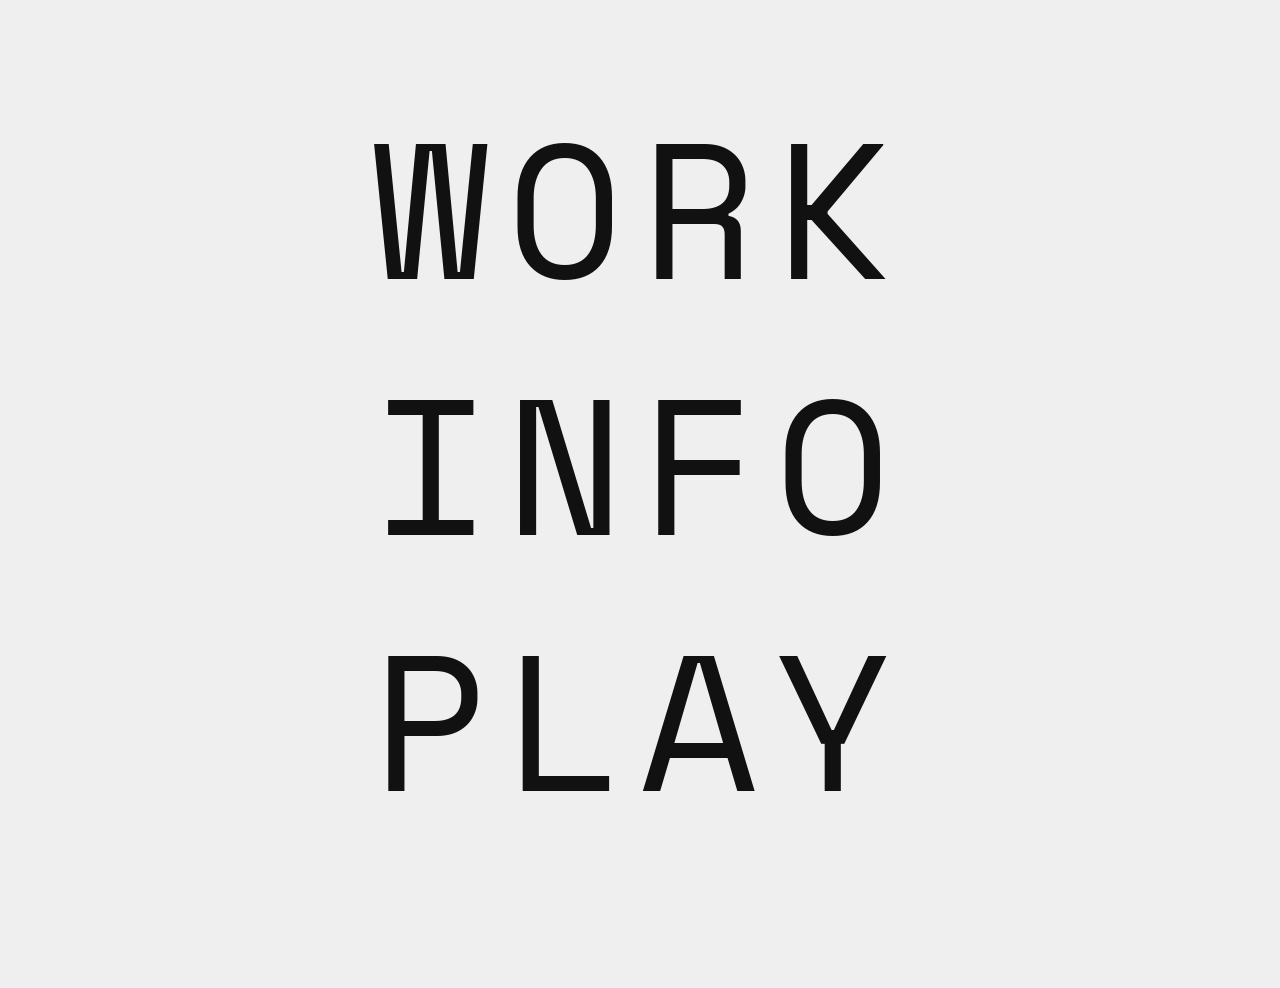
==== index.html @ 0dbb439d "Initial commit" ====
<!DOCTYPE html>
<html lang="en">

<head>
    <meta charset="UTF-8">
    <meta name="viewport" content="width=device-width, initial-scale=1.0">
    <title>Koushik Raju</title>

    <link rel="preconnect" href="https://fonts.googleapis.com">
    <link rel="preconnect" href="https://fonts.gstatic.com" crossorigin>

    <link href="https://fonts.googleapis.com/css2?family=Roboto:wght@300;400&family=Space+Mono:wght@400;700&display=swap" rel="stylesheet">

    <link href="https://fonts.googleapis.com/css2?family=SpaceMono:wght@700&display=swap" rel="stylesheet">

    <link rel="stylesheet" href="style.css">
</head>

<body>

    <div class="container">

        <main class="home-landing">

            <a href="work.html" class="landing-link">
                WORK
            </a>

            <a href="info.html" class="landing-link">
                INFO
            </a>

            <a href="play.html" class="landing-link">
                PLAY
            </a>

        </main>

    </div>

</body>

</html>
---- style.css ----
/* ========================================
   RESET
======================================== */

* {
    margin: 0;
    padding: 0;
    box-sizing: border-box;
}

/* ========================================
   PAGE
======================================== */

body {
    background: var(--color-bg);
    color: var(--color-text);

    font-family: var(--font-main);
    font-size: var(--fs-body);
    font-weight: var(--fw-body);

    padding-bottom: 4rem;
}

/* ========================================
   CONTAINER
======================================== */

.container {
    padding: var(--space-sm);
}

/* ========================================
   HEADER
======================================== */

header {
    display: grid;
    grid-template-columns: repeat(4, 1fr);
    gap: var(--space-sm);

    height: 3rem;

    align-items: center;
}

/* ========================================
   IDENTITY
======================================== */

.identity {
    height: 3rem;

    display: flex;
    flex-direction: column;
    justify-content: center;

    text-decoration: none;
    color: var(--color-text);

    text-align: left;
    width: auto;
    justify-self: start;

    transition: color 0.2s ease;
}

.identity h1 {
    font-size: var(--fs-name);
    line-height: 0.5;
    font-weight: var(--fw-name);
}

.identity p {
    margin-top: var(--space-sm);

    font-size: var(--fs-role);
    line-height: 0.5;
    font-weight: var(--fw-role);
    color: var(--color-text);
}

/* ========================================
   NAVIGATION
======================================== */

header > a {
    position: relative;

    width: 100%;

    text-align: center;
    text-decoration: none;

    color: var(--color-text);

    font-size: var(--fs-nav);
    line-height: 1;
    font-weight: var(--fw-nav);

    transition: color 0.2s ease;
}

header > a::after {
    content: "";

    position: absolute;

    left: 50%;
    bottom: -0.3rem;

    width: 0;
    height: 1px;

    background: var(--color-blue);

    transform: translateX(-50%);

    transition: width 0.2s ease;
}

header > a:hover,
header > a.active-page {
    color: var(--color-blue);
}

header > a:hover::after,
header > a.active-page::after {
    width: 2rem;
}

/* ========================================
   DIVIDERS + VIEW SWITCH
======================================== */

.divider-group {
    margin-top: var(--space-sm);

    height: 1.5rem;

    display: grid;
    grid-template-rows: 1px 1fr 1px;
}

.divider {
    width: 100%;
    height: 1px;

    background: var(--color-text);
}

.view-switch {
    display: flex;
    align-items: center;
    justify-content: flex-start;

    gap: 0.25rem;
}

.view-btn {
    background: none;
    border: none;

    padding: 0;

    font-family: var(--font-main);
    font-size: var(--fs-view-switch);
    font-weight: var(--fw-view-switch);
    color: var(--color-muted);

    cursor: pointer;
}

.view-btn.active {
    color: var(--color-text);
}

.switch-divider {
    font-size: var(--fs-view-switch);
    color: var(--color-muted);
}

/* ========================================
   WORK PAGE / PROJECTS GRID
======================================== */

.projects-grid {
    display: grid;
    grid-template-columns: repeat(4, 1fr);
    gap: var(--space-sm);

    margin-top: var(--space-sm);
}

.project-card {
    display: flex;
    flex-direction: column;

    cursor: pointer;

    text-decoration: none;
    color: inherit;
}

.project-thumbnail {
    aspect-ratio: 1 / 1;

    overflow: hidden;

    border: none;
}

.project-thumbnail img {
    width: 100%;
    height: 100%;

    object-fit: cover;
    object-position: center;

    display: block;
}

.project-info {
    margin-top: var(--space-sm);
}

.project-info h2 {
    font-size: var(--fs-project-title);
    line-height: 1;
    font-weight: var(--fw-project-title);
    transition: color 0.2s ease;
}

.project-info p {
    margin-top: 0.15rem;

    font-size: var(--fs-project-category);
    line-height: 1;
    font-weight: var(--fw-project-category);
    color: var(--color-muted);
}

.project-card:hover .project-info h2 {
    color: var(--color-blue);
}

/* ========================================
   WORK PAGE / PROJECTS LIST
======================================== */

.projects-list {
    display: none;

    margin-top: var(--space-sm);
}

.list-project {
    margin-bottom: var(--space-sm);

    font-size: var(--fs-list);
    line-height: 0.9;
    font-weight: var(--fw-list);
    color: var(--color-text);

    cursor: pointer;

    transition: color 0.2s ease;
}

.list-project:hover {
    color: var(--color-blue);
}

/* ========================================
   PROJECT PAGE / HERO
======================================== */

.project-hero {
    display: grid;
    grid-template-columns: repeat(4, 1fr);
    gap: var(--space-sm);

    margin-top: var(--space-sm);

    align-items: stretch;
}

.project-meta {
    grid-column: span 1;

    display: flex;
    flex-direction: column;

    height: 100%;
}

.project-hero-image {
    grid-column: span 3;
}

.project-hero-image img {
    width: 100%;
    display: block;
}

.project-name {
    flex: 1;
}

.project-role {
    flex: 1;

    display: flex;
    flex-direction: column;
    justify-content: center;
}

.project-tools {
    flex: 1;

    display: flex;
    flex-direction: column;
    justify-content: flex-end;
}

.project-meta h1 {
    font-size: var(--fs-project-page-title);
    font-weight: var(--fw-project-page-title);
    line-height: 1;
}

.project-description {
    margin-top: var(--space-sm);

    font-size: var(--fs-project-description);
    line-height: 1.3;
    font-weight: var(--fw-project-description);

    color: var(--color-muted);
}

.detail-label {
    font-size: var(--fs-detail);
    line-height: 1;
    font-weight: var(--fw-detail);

    color: var(--color-text);
}

.detail-value {
    margin-top: 0.15rem;
    margin-bottom: 1rem;

    font-size: var(--fs-detail);
    line-height: 1;
    font-weight: var(--fw-detail);

    color: var(--color-muted);
}

/* ========================================
   PROJECT PAGE / VIDEO
======================================== */

.project-content {
    margin-top: var(--space-sm);
}

.project-content video {
    width: 100%;
    display: block;
}

/* ========================================
   PROJECT PAGE / STYLEFRAMES
======================================== */

.styleframes-section {
    margin-top: 1.5rem;
}

.section-title {
    margin-top: 0;
    margin-bottom: 1.5rem;

    font-size: var(--fs-section-title);
    line-height: 1;
    font-weight: 400;
}

.styleframes-grid {
    margin-top: var(--space-sm);

    display: grid;
    grid-template-columns: repeat(2, 1fr);
    gap: var(--space-sm);
}

.styleframes-grid img {
    width: 100%;
    display: block;
}

.full-width-frame {
    grid-column: 1 / -1;
}

/* ========================================
   INFO PAGE
======================================== */

.info-section {
    display: grid;
    grid-template-columns: repeat(4, 1fr);
    gap: var(--space-sm);

    margin-top: var(--space-sm);
}

.info-photo {
    grid-column: span 1;
}

.info-photo img {
    width: 100%;
    display: block;
}

.info-content {
    grid-column: span 3;
}

.info-content h2 {
    margin-bottom: 1.5rem;

    font-size: var(--fs-info-heading);
    line-height: 1;
    font-weight: var(--fw-info-heading);
}

.info-content p {
    max-width: 75rem;

    margin-bottom: 1.5rem;

    font-size: var(--fs-info-body);
    line-height: 1.3;
    font-weight: var(--fw-info-body);
}

/* ========================================
   PLAY PAGE
======================================== */

.play-grid {
    column-count: 3;
    column-gap: var(--space-sm);

    padding-top: var(--space-sm);
}

.play-grid video,
.play-grid img {
    width: 100%;

    display: block;

    margin-bottom: var(--space-sm);

    break-inside: avoid;

    vertical-align: top;

    object-fit: cover;
}

/* ========================================
   BOTTOM NAV
======================================== */

.bottom-nav {
    position: fixed;

    bottom: 0;
    left: 0;
    right: 0;

    padding: var(--space-sm);

    display: grid;
    grid-template-columns: repeat(4, 1fr);
    gap: var(--space-sm);

    align-items: center;

    background: var(--color-bg);

    border-top: 1px solid var(--color-text);

    z-index: 1000;
}

.footer-label {
    text-align: left;

    font-size: var(--fs-footer);
    line-height: 1;
    font-weight: var(--fw-footer);
}

.bottom-nav a {
    text-align: center;
    text-decoration: none;

    color: var(--color-text);

    font-size: var(--fs-footer);
    line-height: 1;
    font-weight: var(--fw-footer);

    transition: color 0.2s ease;
}

.bottom-nav a:hover {
    color: var(--color-blue);
}

/* ========================================
   HOME LANDING PAGE
======================================== */

.home-landing {
    min-height: 100vh;

    display: flex;
    flex-direction: column;

    justify-content: center;
    align-items: center;

    padding: var(--space-sm);
}

.landing-link {
    position: relative;

    text-decoration: none;

    color: var(--color-text);

    font-family: var(--font-home);
    font-size: var(--fs-home);
    line-height: 16rem;
    letter-spacing: 1rem;
    font-weight: var(--fw-home);
    transition: color 0.2s ease;
}

.landing-link:hover {
    color: var(--color-blue);
}

.landing-link::after {
    content: "";

    position: absolute;

    left: 50%;
    bottom: 0.5rem;

    width: 0;
    height: 2px;

    background: var(--color-blue);

    transform: translateX(-50%);

    transition: width 0.2s ease;
}

.landing-link:hover::after {
    width: 100%;
}

/* ========================================
   GRID DEBUG
======================================== */

.grid-debug {
    position: fixed;
    inset: 0;

    pointer-events: none;
    z-index: 9999;

    display: none;
    grid-template-columns: repeat(4, 1fr);
    grid-auto-rows: 0.75rem;

    column-gap: var(--space-sm);
    row-gap: var(--space-sm);

    padding: var(--space-sm);
}

.grid-debug div {
    background: rgba(255, 0, 0, 0.08);
}

.grid-debug-large {
    position: fixed;
    inset: 0;

    pointer-events: none;
    z-index: 9998;

    display: none;

    grid-template-columns: repeat(4, 1fr);
    grid-auto-rows: 3rem;

    column-gap: var(--space-sm);
    row-gap: var(--space-sm);

    padding: var(--space-sm);
}

.grid-debug-large div {
    background: rgba(0, 0, 0, 0.04);
}

/* ========================================
   QUICK CHANGE SETTINGS
   Change font sizes here only
======================================== */
:root {
    /* Colors */
    --color-bg: #efefef;
    --color-text: #111;
    --color-muted: #999;
    --color-blue: #0909d6;

    /* Fonts */
    --font-main: "Space Mono", monospace;
    --font-home: "Space Mono", monospace;

    /* Spacing */
    --space-sm: 0.75rem;

    /* Font Sizes */
    --fs-body: 1rem;

    --fs-name: 1rem;
    --fs-role: 0.75rem;
    --fs-nav: 1rem;

    --fs-view-switch: 0.75rem;
    --fs-project-title: 1rem;
    --fs-project-category: 0.75rem;
    --fs-list: 2rem;

    --fs-project-page-title: 1rem;
    --fs-project-description: 0.75rem;
    --fs-detail: 0.75rem;
    --fs-section-title: 3rem;

    --fs-info-heading: 1rem;
    --fs-info-body: 1rem;

    --fs-footer: 1rem;

    --fs-home: 12rem;

    /* Font Weights */
    --fw-body: 200;

    --fw-name: 200;
    --fw-role: 200;
    --fw-nav: 200;

    --fw-view-switch: 200;
    --fw-project-title: 200;
    --fw-project-category: 200;
    --fw-list: 200;

    --fw-project-page-title: 200;
    --fw-project-description: 200;
    --fw-detail: 200;
    --fw-section-title: 200;

    --fw-info-heading: 200;
    --fw-info-body: 200;

    --fw-footer: 200;

    --fw-home: 200;
}
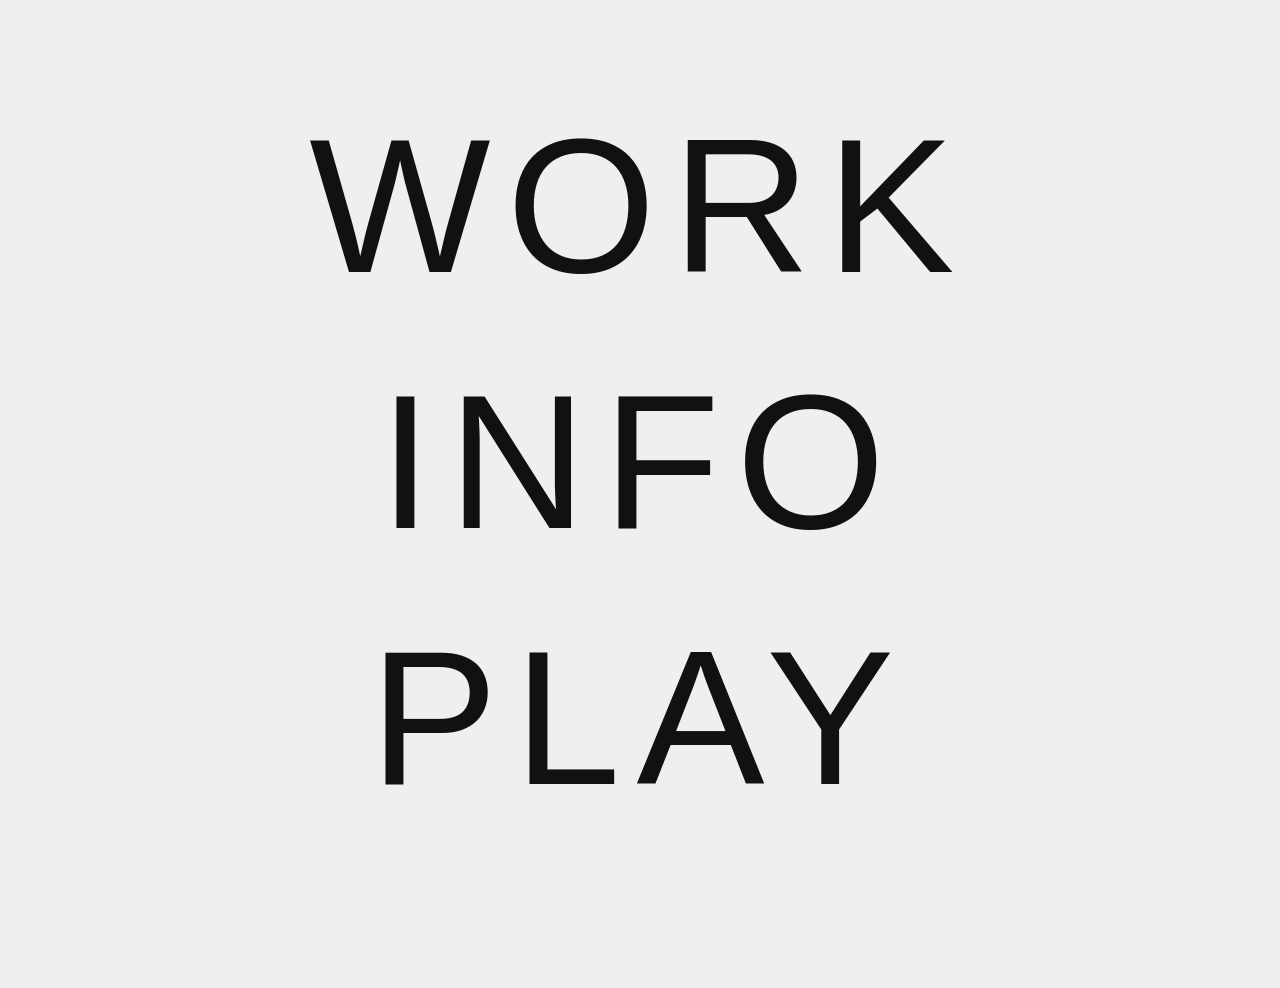
==== commit 8cf5eb48: "Improves" ====
--- a/index.html
+++ b/index.html
@@ -5,23 +5,14 @@
     <meta charset="UTF-8">
     <meta name="viewport" content="width=device-width, initial-scale=1.0">
     <title>Koushik Raju</title>
-
-    <link rel="preconnect" href="https://fonts.googleapis.com">
-    <link rel="preconnect" href="https://fonts.gstatic.com" crossorigin>
-
-    <link href="https://fonts.googleapis.com/css2?family=Roboto:wght@300;400&family=Space+Mono:wght@400;700&display=swap" rel="stylesheet">
-
-    <link href="https://fonts.googleapis.com/css2?family=SpaceMono:wght@700&display=swap" rel="stylesheet">
+    <meta name="description" content="Portfolio of Koushik Raju, a graphic and motion designer based in Hyderabad, India.">
 
     <link rel="stylesheet" href="style.css">
 </head>
 
 <body>
-
     <div class="container">
-
         <main class="home-landing">
-
             <a href="work.html" class="landing-link">
                 WORK
             </a>
@@ -33,11 +24,8 @@
             <a href="play.html" class="landing-link">
                 PLAY
             </a>
-
         </main>
-
     </div>
-
 </body>
 
-</html>+</html>
--- a/style.css
+++ b/style.css
@@ -8,6 +8,23 @@
     box-sizing: border-box;
 }
 
+html,
+body,
+a,
+button,
+input,
+textarea,
+select {
+    cursor: url("data:image/svg+xml,%3Csvg xmlns='http://www.w3.org/2000/svg' width='5' height='5' viewBox='0 0 5 5'%3E%3Crect width='5' height='5' fill='%230909d6'/%3E%3C/svg%3E") 2 2, auto;
+}
+
+button,
+input,
+textarea,
+select {
+    font: inherit;
+}
+
 /* ========================================
    PAGE
 ======================================== */
@@ -28,7 +45,7 @@
 ======================================== */
 
 .container {
-    padding: var(--space-sm);
+    padding: 12px var(--space-sm);
 }
 
 /* ========================================
@@ -40,9 +57,14 @@
     grid-template-columns: repeat(4, 1fr);
     gap: var(--space-sm);
 
-    height: 3rem;
+    min-height: 1.5rem;
 
     align-items: center;
+
+    margin: 0;
+    padding: 6px var(--space-sm);
+
+    background: var(--color-blue);
 }
 
 /* ========================================
@@ -50,14 +72,14 @@
 ======================================== */
 
 .identity {
-    height: 3rem;
+    min-height: 1.5rem;
 
     display: flex;
     flex-direction: column;
     justify-content: center;
 
     text-decoration: none;
-    color: var(--color-text);
+    color: var(--color-header-text);
 
     text-align: left;
     width: auto;
@@ -66,9 +88,18 @@
     transition: color 0.2s ease;
 }
 
+.primary-nav {
+    grid-column: span 3;
+
+    display: grid;
+    grid-template-columns: repeat(3, 1fr);
+    gap: var(--space-sm);
+    align-items: center;
+}
+
 .identity h1 {
     font-size: var(--fs-name);
-    line-height: 0.5;
+    line-height: 1;
     font-weight: var(--fw-name);
 }
 
@@ -78,14 +109,14 @@
     font-size: var(--fs-role);
     line-height: 0.5;
     font-weight: var(--fw-role);
-    color: var(--color-text);
+    color: var(--color-header-text);
 }
 
 /* ========================================
    NAVIGATION
 ======================================== */
 
-header > a {
+.primary-nav a {
     position: relative;
 
     width: 100%;
@@ -93,7 +124,7 @@
     text-align: center;
     text-decoration: none;
 
-    color: var(--color-text);
+    color: var(--color-header-text);
 
     font-size: var(--fs-nav);
     line-height: 1;
@@ -102,7 +133,7 @@
     transition: color 0.2s ease;
 }
 
-header > a::after {
+.primary-nav a::after {
     content: "";
 
     position: absolute;
@@ -113,34 +144,31 @@
     width: 0;
     height: 1px;
 
-    background: var(--color-blue);
+    background: var(--color-header-text);
 
     transform: translateX(-50%);
 
     transition: width 0.2s ease;
 }
 
-header > a:hover,
-header > a.active-page {
-    color: var(--color-blue);
-}
-
-header > a:hover::after,
-header > a.active-page::after {
+.primary-nav a:hover,
+.primary-nav a.active-page {
+    color: var(--color-header-text);
+}
+
+.primary-nav a:hover::after,
+.primary-nav a.active-page::after {
     width: 2rem;
 }
 
 /* ========================================
-   DIVIDERS + VIEW SWITCH
+   DIVIDERS
 ======================================== */
 
 .divider-group {
     margin-top: var(--space-sm);
 
-    height: 1.5rem;
-
-    display: grid;
-    grid-template-rows: 1px 1fr 1px;
+    height: 1px;
 }
 
 .divider {
@@ -148,37 +176,6 @@
     height: 1px;
 
     background: var(--color-text);
-}
-
-.view-switch {
-    display: flex;
-    align-items: center;
-    justify-content: flex-start;
-
-    gap: 0.25rem;
-}
-
-.view-btn {
-    background: none;
-    border: none;
-
-    padding: 0;
-
-    font-family: var(--font-main);
-    font-size: var(--fs-view-switch);
-    font-weight: var(--fw-view-switch);
-    color: var(--color-muted);
-
-    cursor: pointer;
-}
-
-.view-btn.active {
-    color: var(--color-text);
-}
-
-.switch-divider {
-    font-size: var(--fs-view-switch);
-    color: var(--color-muted);
 }
 
 /* ========================================
@@ -209,6 +206,7 @@
     overflow: hidden;
 
     border: none;
+    background: rgba(0, 0, 0, 0.04);
 }
 
 .project-thumbnail img {
@@ -242,33 +240,6 @@
 }
 
 .project-card:hover .project-info h2 {
-    color: var(--color-blue);
-}
-
-/* ========================================
-   WORK PAGE / PROJECTS LIST
-======================================== */
-
-.projects-list {
-    display: none;
-
-    margin-top: var(--space-sm);
-}
-
-.list-project {
-    margin-bottom: var(--space-sm);
-
-    font-size: var(--fs-list);
-    line-height: 0.9;
-    font-weight: var(--fw-list);
-    color: var(--color-text);
-
-    cursor: pointer;
-
-    transition: color 0.2s ease;
-}
-
-.list-project:hover {
     color: var(--color-blue);
 }
 
@@ -584,53 +555,6 @@
 }
 
 /* ========================================
-   GRID DEBUG
-======================================== */
-
-.grid-debug {
-    position: fixed;
-    inset: 0;
-
-    pointer-events: none;
-    z-index: 9999;
-
-    display: none;
-    grid-template-columns: repeat(4, 1fr);
-    grid-auto-rows: 0.75rem;
-
-    column-gap: var(--space-sm);
-    row-gap: var(--space-sm);
-
-    padding: var(--space-sm);
-}
-
-.grid-debug div {
-    background: rgba(255, 0, 0, 0.08);
-}
-
-.grid-debug-large {
-    position: fixed;
-    inset: 0;
-
-    pointer-events: none;
-    z-index: 9998;
-
-    display: none;
-
-    grid-template-columns: repeat(4, 1fr);
-    grid-auto-rows: 3rem;
-
-    column-gap: var(--space-sm);
-    row-gap: var(--space-sm);
-
-    padding: var(--space-sm);
-}
-
-.grid-debug-large div {
-    background: rgba(0, 0, 0, 0.04);
-}
-
-/* ========================================
    QUICK CHANGE SETTINGS
    Change font sizes here only
 ======================================== */
@@ -640,13 +564,14 @@
     --color-text: #111;
     --color-muted: #999;
     --color-blue: #0909d6;
+    --color-header-text: #fff;
 
     /* Fonts */
-    --font-main: "Space Mono", monospace;
-    --font-home: "Space Mono", monospace;
+    --font-main: "roc-grotesk", "Helvetica Neue", Arial, sans-serif;
+    --font-home: "roc-grotesk", "Helvetica Neue", Arial, sans-serif;
 
     /* Spacing */
-    --space-sm: 0.75rem;
+    --space-sm: 12px;
 
     /* Font Sizes */
     --fs-body: 1rem;
@@ -655,10 +580,8 @@
     --fs-role: 0.75rem;
     --fs-nav: 1rem;
 
-    --fs-view-switch: 0.75rem;
     --fs-project-title: 1rem;
     --fs-project-category: 0.75rem;
-    --fs-list: 2rem;
 
     --fs-project-page-title: 1rem;
     --fs-project-description: 0.75rem;
@@ -673,26 +596,106 @@
     --fs-home: 12rem;
 
     /* Font Weights */
-    --fw-body: 200;
-
-    --fw-name: 200;
-    --fw-role: 200;
-    --fw-nav: 200;
-
-    --fw-view-switch: 200;
-    --fw-project-title: 200;
-    --fw-project-category: 200;
-    --fw-list: 200;
-
-    --fw-project-page-title: 200;
-    --fw-project-description: 200;
-    --fw-detail: 200;
-    --fw-section-title: 200;
-
-    --fw-info-heading: 200;
-    --fw-info-body: 200;
-
-    --fw-footer: 200;
-
-    --fw-home: 200;
-}+    --fw-body: 400;
+
+    --fw-name: 400;
+    --fw-role: 400;
+    --fw-nav: 400;
+
+    --fw-project-title: 400;
+    --fw-project-category: 400;
+
+    --fw-project-page-title: 400;
+    --fw-project-description: 400;
+    --fw-detail: 400;
+    --fw-section-title: 400;
+
+    --fw-info-heading: 400;
+    --fw-info-body: 400;
+
+    --fw-footer: 400;
+
+    --fw-home: 400;
+}
+
+@media (max-width: 760px) {
+    body {
+        padding-bottom: 0;
+    }
+
+    header,
+    .primary-nav,
+    .divider-group,
+    .projects-grid,
+    .project-hero,
+    .info-section,
+    .bottom-nav {
+        grid-template-columns: 1fr;
+    }
+
+    header {
+        height: auto;
+    }
+
+    .identity,
+    .primary-nav {
+        grid-column: 1;
+    }
+
+    .identity {
+        width: 100%;
+    }
+
+    .primary-nav {
+        margin-top: var(--space-sm);
+    }
+
+    .divider-group {
+        height: auto;
+        gap: var(--space-sm);
+    }
+
+    .project-hero-image,
+    .project-meta,
+    .info-photo,
+    .info-content {
+        grid-column: 1;
+    }
+
+    .project-role,
+    .project-tools {
+        justify-content: flex-start;
+        margin-top: var(--space-sm);
+    }
+
+    .play-grid {
+        column-count: 1;
+    }
+
+    .bottom-nav {
+        position: static;
+        margin-top: 3rem;
+    }
+
+    .landing-link {
+        font-size: 5rem;
+        line-height: 1.1;
+        letter-spacing: 0.35rem;
+    }
+}
+
+@media (min-width: 761px) and (max-width: 1100px) {
+    .projects-grid {
+        grid-template-columns: repeat(2, 1fr);
+    }
+
+    .play-grid {
+        column-count: 2;
+    }
+
+    .landing-link {
+        font-size: 8rem;
+        line-height: 1.2;
+        letter-spacing: 0.6rem;
+    }
+}
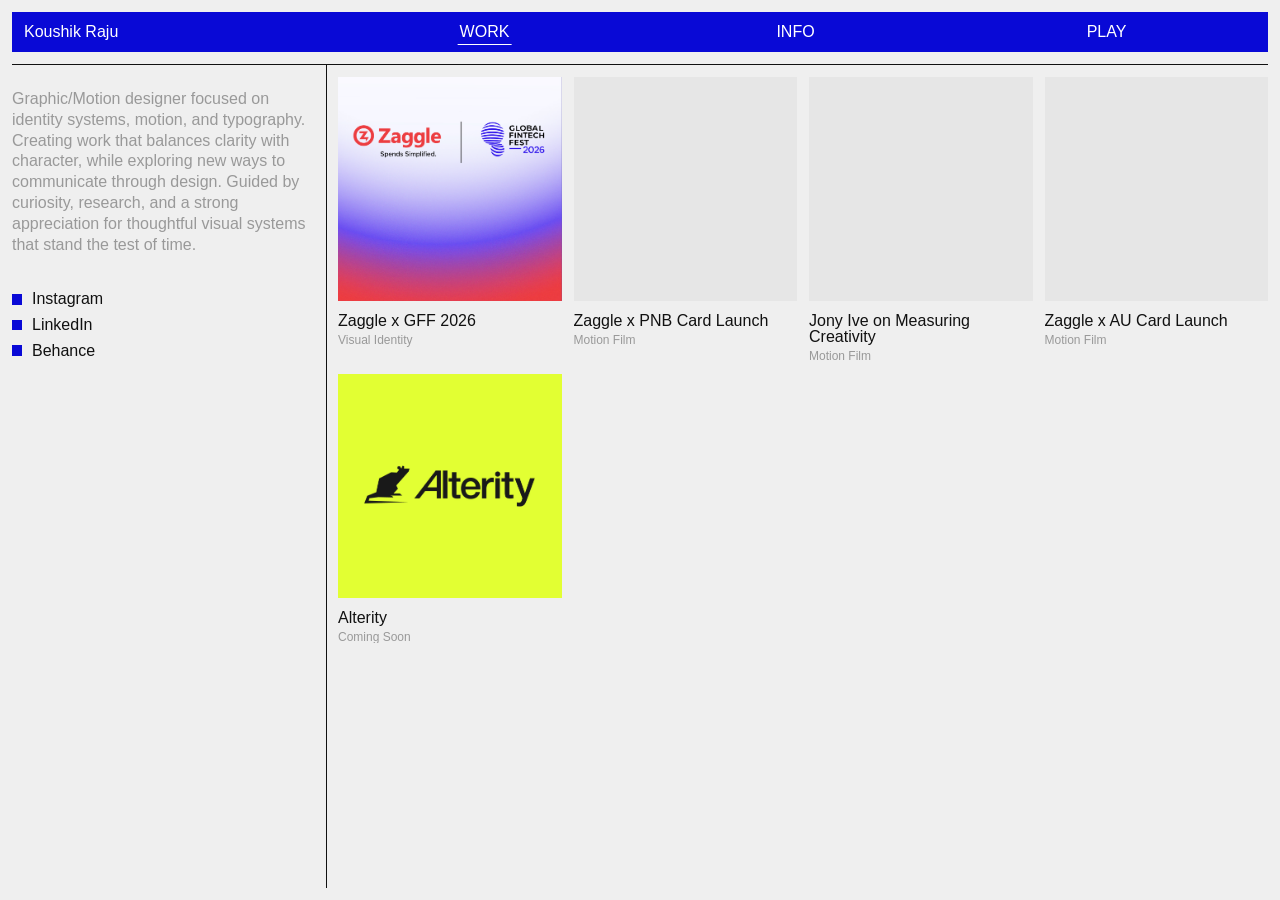
==== commit 8225e7c5: "Update portfolio layout and project content" ====
--- a/index.html
+++ b/index.html
@@ -4,28 +4,105 @@
 <head>
     <meta charset="UTF-8">
     <meta name="viewport" content="width=device-width, initial-scale=1.0">
-    <title>Koushik Raju</title>
-    <meta name="description" content="Portfolio of Koushik Raju, a graphic and motion designer based in Hyderabad, India.">
+    <title>Koushik Raju — Work</title>
+    <meta name="description" content="Selected graphic design, identity, and motion projects by Koushik Raju.">
+    <link rel="icon" type="image/png" href="Favicon/Favicon.png">
 
     <link rel="stylesheet" href="style.css">
 </head>
 
-<body>
+<body class="fixed-layout">
     <div class="container">
-        <main class="home-landing">
-            <a href="work.html" class="landing-link">
-                WORK
+        <div class="site-top">
+        <header>
+            <a href="index.html" class="identity">
+                <h1 class="site-heading">Koushik Raju</h1>
             </a>
 
-            <a href="info.html" class="landing-link">
-                INFO
-            </a>
+            <nav class="primary-nav" aria-label="Primary navigation">
+                <a href="index.html" class="active-page" aria-current="page">WORK</a>
+                <a href="info.html">INFO</a>
+                <a href="play.html">PLAY</a>
+            </nav>
+        </header>
 
-            <a href="play.html" class="landing-link">
-                PLAY
-            </a>
+        <div class="divider-group">
+            <div class="divider"></div>
+        </div>
+        </div>
+
+        <main>
+            <section class="projects-grid">
+                <aside class="work-about">
+                    <p>Graphic/Motion designer focused on identity systems, motion, and typography. Creating work that balances clarity with character, while exploring new ways to communicate through design. Guided by curiosity, research, and a strong appreciation for thoughtful visual systems that stand the test of time.</p>
+                    <nav class="work-about-links" aria-label="Social links">
+                        <a href="https://www.instagram.com/koushik_66/" target="_blank" rel="noopener noreferrer">Instagram</a>
+                        <a href="https://www.linkedin.com/in/koushik-raju-a9a730242/?skipRedirect=true" target="_blank" rel="noopener noreferrer">LinkedIn</a>
+                        <a href="https://www.behance.net/koushikraju/projects" target="_blank" rel="noopener noreferrer">Behance</a>
+                    </nav>
+                </aside>
+
+                <div class="work-projects" aria-label="Projects">
+                    <div class="project-card">
+                        <a href="zaggle-gff.html" class="project-thumbnail project-link">
+                            <img src="Zagggle x GFF/GFF X Zaggle-01.jpg" alt="Zaggle x GFF 2026 project preview">
+                        </a>
+
+                        <div class="project-info">
+                            <h2><a href="zaggle-gff.html" class="project-title-link">Zaggle x GFF 2026</a></h2>
+                            <p>Visual Identity</p>
+                        </div>
+                    </div>
+
+                    <div class="project-card">
+                        <a href="zaggle-card-launch.html" class="project-thumbnail project-link">
+                            <iframe src="https://player.vimeo.com/video/1241625046?badge=0&amp;autopause=0&amp;autoplay=1&amp;loop=1&amp;muted=1&amp;controls=0" title="Zaggle x PNB preview" allow="autoplay; fullscreen; picture-in-picture" loading="lazy"></iframe>
+                        </a>
+
+                        <div class="project-info">
+                            <h2><a href="zaggle-card-launch.html" class="project-title-link">Zaggle x PNB Card Launch</a></h2>
+                            <p>Motion Film</p>
+                        </div>
+                    </div>
+
+                    <div class="project-card">
+                        <a href="jony-ive.html" class="project-thumbnail project-link">
+                            <iframe src="https://player.vimeo.com/video/1241690388?background=1&amp;autopause=0" title="Jony Ive preview" tabindex="-1" allow="autoplay; fullscreen; picture-in-picture" loading="lazy"></iframe>
+                        </a>
+
+                        <div class="project-info">
+                            <h2><a href="jony-ive.html" class="project-title-link">Jony Ive on Measuring Creativity</a></h2>
+                            <p>Motion Film</p>
+                        </div>
+                    </div>
+
+                    <div class="project-card">
+                        <a href="zaggle-au-card-launch.html" class="project-thumbnail project-link">
+                            <iframe src="https://player.vimeo.com/video/1241625045?badge=0&amp;autopause=0&amp;autoplay=1&amp;loop=1&amp;muted=1&amp;controls=0" title="Zaggle x AU Bank preview" allow="autoplay; fullscreen; picture-in-picture" loading="lazy"></iframe>
+                        </a>
+
+                        <div class="project-info">
+                            <h2><a href="zaggle-au-card-launch.html" class="project-title-link">Zaggle x AU Card Launch</a></h2>
+                            <p>Motion Film</p>
+                        </div>
+                    </div>
+
+                    <div class="project-card">
+                        <div class="project-thumbnail">
+                            <img src="Images/Alterity.jpg" alt="Alterity">
+                        </div>
+
+                        <div class="project-info">
+                            <h2>Alterity</h2>
+                            <p>Coming Soon</p>
+                        </div>
+                    </div>
+                </div>
+            </section>
         </main>
+
     </div>
+
 </body>
 
 </html>
--- a/style.css
+++ b/style.css
@@ -6,16 +6,6 @@
     margin: 0;
     padding: 0;
     box-sizing: border-box;
-}
-
-html,
-body,
-a,
-button,
-input,
-textarea,
-select {
-    cursor: url("data:image/svg+xml,%3Csvg xmlns='http://www.w3.org/2000/svg' width='5' height='5' viewBox='0 0 5 5'%3E%3Crect width='5' height='5' fill='%230909d6'/%3E%3C/svg%3E") 2 2, auto;
 }
 
 button,
@@ -45,12 +35,20 @@
 ======================================== */
 
 .container {
-    padding: 12px var(--space-sm);
+    padding: 0.75rem var(--space-sm);
 }
 
 /* ========================================
    HEADER
 ======================================== */
+
+.site-top {
+    position: sticky;
+    top: 0;
+    z-index: 100;
+
+    background: var(--color-bg);
+}
 
 header {
     display: grid;
@@ -62,7 +60,7 @@
     align-items: center;
 
     margin: 0;
-    padding: 6px var(--space-sm);
+    padding: 0.375rem var(--space-sm);
 
     background: var(--color-blue);
 }
@@ -99,7 +97,7 @@
 
 .identity h1 {
     font-size: var(--fs-name);
-    line-height: 1;
+    line-height: 1.75;
     font-weight: var(--fw-name);
 }
 
@@ -119,7 +117,8 @@
 .primary-nav a {
     position: relative;
 
-    width: 100%;
+    width: max-content;
+    justify-self: center;
 
     text-align: center;
     text-decoration: none;
@@ -141,14 +140,14 @@
     left: 50%;
     bottom: -0.3rem;
 
-    width: 0;
-    height: 1px;
+    width: 110%;
+    height: 0.0625rem;
 
     background: var(--color-header-text);
 
-    transform: translateX(-50%);
-
-    transition: width 0.2s ease;
+    transform: translateX(-50%) scaleX(0);
+
+    transition: transform 0.2s ease;
 }
 
 .primary-nav a:hover,
@@ -158,7 +157,7 @@
 
 .primary-nav a:hover::after,
 .primary-nav a.active-page::after {
-    width: 2rem;
+    transform: translateX(-50%) scaleX(1);
 }
 
 /* ========================================
@@ -168,12 +167,12 @@
 .divider-group {
     margin-top: var(--space-sm);
 
-    height: 1px;
+    height: 0.0625rem;
 }
 
 .divider {
     width: 100%;
-    height: 1px;
+    height: 0.0625rem;
 
     background: var(--color-text);
 }
@@ -183,24 +182,48 @@
 ======================================== */
 
 .projects-grid {
+    position: relative;
+
     display: grid;
     grid-template-columns: repeat(4, 1fr);
-    gap: var(--space-sm);
-
-    margin-top: var(--space-sm);
+    column-gap: var(--space-sm);
+    row-gap: var(--space-sm);
+    align-content: start;
+
+    margin-top: 0.75rem;
+    padding-left: calc(25% + var(--space-sm));
+    min-height: calc(100vh - 6rem);
 }
 
 .project-card {
     display: flex;
     flex-direction: column;
-
-    cursor: pointer;
-
-    text-decoration: none;
-    color: inherit;
+}
+
+/* Join the horizontal divider and carry the column split to the page bottom. */
+.projects-grid::before {
+    content: "";
+
+    position: absolute;
+    top: calc(-1 * var(--space-sm));
+    bottom: calc(-1 * (4rem + 0.75rem));
+    left: 25%;
+
+    width: 0.0625rem;
+    background: var(--color-text);
+}
+
+.work-about {
+    position: absolute;
+    top: 0;
+    left: 0;
+
+    width: calc(25% - var(--space-sm));
 }
 
 .project-thumbnail {
+    position: relative;
+    display: block;
     aspect-ratio: 1 / 1;
 
     overflow: hidden;
@@ -217,6 +240,15 @@
     object-position: center;
 
     display: block;
+}
+
+.project-thumbnail iframe {
+    position: absolute;
+    inset: 0;
+    width: 100%;
+    height: 100%;
+    border: 0;
+    pointer-events: none;
 }
 
 .project-info {
@@ -230,8 +262,14 @@
     transition: color 0.2s ease;
 }
 
+.project-title-link {
+    color: inherit;
+    text-decoration: none;
+}
+
+.work-about p,
 .project-info p {
-    margin-top: 0.15rem;
+    margin-top: 0.35rem;
 
     font-size: var(--fs-project-category);
     line-height: 1;
@@ -239,94 +277,122 @@
     color: var(--color-muted);
 }
 
-.project-card:hover .project-info h2 {
+.work-about p {
+    font-size: 1rem;
+    line-height: 1.3;
+    margin-top: var(--space-sm);
+}
+
+.work-about-links {
+    display: flex;
+    flex-direction: column;
+    gap: 0.6rem;
+
+    margin-top: calc(var(--space-sm) * 3);
+}
+
+.work-about-links a {
+    display: flex;
+    align-items: center;
+    gap: 0.6rem;
+
+    font-size: var(--fs-project-title);
+    line-height: 1;
+    font-weight: var(--fw-project-title);
+    color: var(--color-text);
+    text-decoration: none;
+
+    transition: color 0.2s ease;
+}
+
+.work-about-links a::before {
+    content: "";
+    display: block;
+    width: 0.65rem;
+    height: 0.65rem;
+    flex: 0 0 0.65rem;
+    background: var(--color-blue);
+}
+
+.work-about-links a:hover {
     color: var(--color-blue);
 }
 
+.project-title-link:hover {
+    color: var(--color-blue);
+}
+
 /* ========================================
    PROJECT PAGE / HERO
 ======================================== */
 
-.project-hero {
+.project-detail-layout {
+    position: relative;
+    display: grid;
+    grid-template-columns: calc(25% - var(--space-sm)) minmax(0, 1fr);
+    gap: calc(var(--space-sm) * 2);
+    align-items: start;
+    margin-top: var(--space-sm);
+}
+
+.project-detail-layout::before {
+    content: "";
+    position: absolute;
+    top: calc(-1 * var(--space-sm));
+    bottom: 0;
+    left: 25%;
+    width: 0.0625rem;
+    background: var(--color-text);
+}
+
+.project-detail-layout .project-headings {
+    position: sticky;
+    top: calc(4rem + var(--space-sm));
+    grid-column: 1;
+    display: flex;
+    flex-direction: column;
+    gap: 2rem;
+    max-height: calc(100vh - 8rem);
+    overflow-y: auto;
+}
+
+.project-detail-layout .project-media {
+    min-width: 0;
+    grid-column: 2;
+}
+
+.project-intro-layout {
     display: grid;
     grid-template-columns: repeat(4, 1fr);
     gap: var(--space-sm);
 
     margin-top: var(--space-sm);
-
-    align-items: stretch;
-}
-
-.project-meta {
-    grid-column: span 1;
-
+}
+
+.project-hero {
+    grid-column: 2 / span 3;
+}
+
+.project-hero-image {
+    width: 100%;
+}
+
+.project-hero-image img {
+    width: 100%;
+    display: block;
+}
+
+.project-headings {
+    grid-column: 1;
     display: flex;
     flex-direction: column;
-
-    height: 100%;
-}
-
-.project-hero-image {
-    grid-column: span 3;
-}
-
-.project-hero-image img {
-    width: 100%;
-    display: block;
-}
-
-.project-name {
-    flex: 1;
-}
-
-.project-role {
-    flex: 1;
-
-    display: flex;
-    flex-direction: column;
-    justify-content: center;
-}
-
-.project-tools {
-    flex: 1;
-
-    display: flex;
-    flex-direction: column;
-    justify-content: flex-end;
-}
-
-.project-meta h1 {
-    font-size: var(--fs-project-page-title);
-    font-weight: var(--fw-project-page-title);
-    line-height: 1;
-}
-
-.project-description {
-    margin-top: var(--space-sm);
-
-    font-size: var(--fs-project-description);
+    justify-content: space-between;
+}
+
+.project-headings h2 {
+    font-size: 1rem;
     line-height: 1.3;
-    font-weight: var(--fw-project-description);
-
-    color: var(--color-muted);
-}
-
-.detail-label {
-    font-size: var(--fs-detail);
-    line-height: 1;
-    font-weight: var(--fw-detail);
-
-    color: var(--color-text);
-}
-
-.detail-value {
-    margin-top: 0.15rem;
-    margin-bottom: 1rem;
-
-    font-size: var(--fs-detail);
-    line-height: 1;
-    font-weight: var(--fw-detail);
-
+    font-weight: var(--fw-project-title);
     color: var(--color-muted);
 }
 
@@ -338,9 +404,28 @@
     margin-top: var(--space-sm);
 }
 
+.project-media > .project-content:first-child {
+    margin-top: 0;
+}
+
 .project-content video {
     width: 100%;
     display: block;
+}
+
+.project-video-embed {
+    position: relative;
+    width: 100%;
+    aspect-ratio: 16 / 9;
+    overflow: hidden;
+}
+
+.project-video-embed iframe {
+    position: absolute;
+    inset: 0;
+    width: 100%;
+    height: 100%;
+    border: 0;
 }
 
 /* ========================================
@@ -377,97 +462,207 @@
     grid-column: 1 / -1;
 }
 
+.gff-video {
+    position: relative;
+    grid-column: 1 / -1;
+    width: 100%;
+    aspect-ratio: 5 / 1;
+}
+
+.gff-video iframe {
+    position: absolute;
+    inset: 0;
+    width: 100%;
+    height: 100%;
+    border: 0;
+    pointer-events: none;
+}
+
 /* ========================================
    INFO PAGE
 ======================================== */
 
 .info-section {
+    position: relative;
+
+    display: grid;
+    grid-template-columns: calc(25% - var(--space-sm)) 1fr;
+    column-gap: calc(var(--space-sm) * 2);
+
+    margin-top: var(--space-sm);
+    min-height: calc(100vh - 6rem);
+}
+
+/* Continue the header divider between the image and biography columns. */
+.info-section::before {
+    content: "";
+
+    position: absolute;
+    top: calc(-1 * var(--space-sm));
+    bottom: calc(-1 * (4rem + 0.75rem));
+    left: 25%;
+
+    width: 0.0625rem;
+    background: var(--color-text);
+}
+
+.info-photo {
+    grid-column: 1;
+    position: relative;
+    z-index: 1;
+}
+
+.info-photo img {
+    width: 100%;
+    display: block;
+}
+
+.info-content {
+    grid-column: 2;
+    color: var(--color-muted);
+}
+
+.info-content h2 {
+    margin-bottom: 1.5rem;
+
+    font-size: var(--fs-info-heading);
+    line-height: 1;
+    font-weight: var(--fw-info-heading);
+}
+
+.info-content p {
+    max-width: 75rem;
+
+    margin-bottom: 1.5rem;
+
+    font-size: var(--fs-info-body);
+    line-height: 1.3;
+    font-weight: var(--fw-info-body);
+}
+
+.education-section {
+    margin-top: 3rem;
+    padding: 1.5rem 0;
+
+    border-top: 0.0625rem solid var(--color-text);
+    border-bottom: 0.0625rem solid var(--color-text);
+    color: var(--color-muted);
+}
+
+.education-section h2 {
+    margin-bottom: var(--space-sm);
+}
+
+.education-section p {
+    margin-bottom: 0;
+    color: var(--color-muted);
+}
+
+/* ========================================
+   PLAY PAGE
+======================================== */
+
+.play-layout {
+    position: relative;
+}
+
+.play-about {
+    position: absolute;
+    top: var(--space-sm);
+    left: 0;
+    z-index: 1;
+
+    width: calc(25% - var(--space-sm));
+}
+
+.play-about p {
+    margin-top: var(--space-sm);
+
+    font-size: 1rem;
+    line-height: 1.3;
+    font-weight: var(--fw-project-category);
+    color: var(--color-muted);
+}
+
+.play-grid {
+    position: relative;
+
+    padding: var(--space-sm) 0 0 calc(25% + var(--space-sm));
+    min-height: calc(100vh - 6rem);
+}
+
+.play-videos {
+    column-count: 3;
+    column-gap: var(--space-sm);
+}
+
+/* Match the column divider used on the Work and Info pages. */
+.play-grid::before {
+    content: "";
+
+    position: absolute;
+    top: 0;
+    bottom: calc(-1 * (4rem + 0.75rem));
+    left: 25%;
+
+    width: 0.0625rem;
+    background: var(--color-text);
+}
+
+.play-grid video,
+.play-grid img {
+    width: 100%;
+
+    display: block;
+
+    margin-bottom: var(--space-sm);
+
+    break-inside: avoid;
+
+    vertical-align: top;
+
+    object-fit: cover;
+}
+
+.play-video {
+    position: relative;
+    width: 100%;
+    margin-bottom: var(--space-sm);
+    break-inside: avoid;
+    overflow: hidden;
+}
+
+.play-video iframe {
+    position: absolute;
+    inset: 0;
+    width: 100%;
+    height: 100%;
+    border: 0;
+    pointer-events: none;
+}
+
+/* ========================================
+   BOTTOM NAV
+======================================== */
+
+.bottom-nav {
+    position: fixed;
+
+    bottom: 0;
+    left: 0;
+    right: 0;
+
+    padding: var(--space-sm);
+
     display: grid;
     grid-template-columns: repeat(4, 1fr);
     gap: var(--space-sm);
 
-    margin-top: var(--space-sm);
-}
-
-.info-photo {
-    grid-column: span 1;
-}
-
-.info-photo img {
-    width: 100%;
-    display: block;
-}
-
-.info-content {
-    grid-column: span 3;
-}
-
-.info-content h2 {
-    margin-bottom: 1.5rem;
-
-    font-size: var(--fs-info-heading);
-    line-height: 1;
-    font-weight: var(--fw-info-heading);
-}
-
-.info-content p {
-    max-width: 75rem;
-
-    margin-bottom: 1.5rem;
-
-    font-size: var(--fs-info-body);
-    line-height: 1.3;
-    font-weight: var(--fw-info-body);
-}
-
-/* ========================================
-   PLAY PAGE
-======================================== */
-
-.play-grid {
-    column-count: 3;
-    column-gap: var(--space-sm);
-
-    padding-top: var(--space-sm);
-}
-
-.play-grid video,
-.play-grid img {
-    width: 100%;
-
-    display: block;
-
-    margin-bottom: var(--space-sm);
-
-    break-inside: avoid;
-
-    vertical-align: top;
-
-    object-fit: cover;
-}
-
-/* ========================================
-   BOTTOM NAV
-======================================== */
-
-.bottom-nav {
-    position: fixed;
-
-    bottom: 0;
-    left: 0;
-    right: 0;
-
-    padding: var(--space-sm);
-
-    display: grid;
-    grid-template-columns: repeat(4, 1fr);
-    gap: var(--space-sm);
-
     align-items: center;
 
     background: var(--color-bg);
 
-    border-top: 1px solid var(--color-text);
+    border-top: 0.0625rem solid var(--color-text);
 
     z-index: 1000;
 }
@@ -541,7 +736,7 @@
     bottom: 0.5rem;
 
     width: 0;
-    height: 2px;
+    height: 0.125rem;
 
     background: var(--color-blue);
 
@@ -571,7 +766,7 @@
     --font-home: "roc-grotesk", "Helvetica Neue", Arial, sans-serif;
 
     /* Spacing */
-    --space-sm: 12px;
+    --space-sm: 0.75rem;
 
     /* Font Sizes */
     --fs-body: 1rem;
@@ -618,7 +813,103 @@
     --fw-home: 400;
 }
 
-@media (max-width: 760px) {
+/* Keep the header and left column in place while the right column scrolls. */
+@media (min-width: 47.5625rem) {
+    .fixed-layout {
+        padding-bottom: 0;
+    }
+
+    .fixed-layout .container {
+        height: 100vh;
+        height: 100dvh;
+        display: flex;
+        flex-direction: column;
+    }
+
+    .fixed-layout .site-top {
+        flex: none;
+    }
+
+    .fixed-layout main {
+        flex: 1;
+        min-height: 0;
+        overflow: hidden;
+    }
+
+    .fixed-layout .projects-grid,
+    .fixed-layout .info-section,
+    .fixed-layout .play-layout {
+        height: calc(100% - var(--space-sm));
+        min-height: 0;
+        margin-top: var(--space-sm);
+    }
+
+    .fixed-layout .projects-grid,
+    .fixed-layout .play-layout {
+        display: grid;
+        grid-template-columns: calc(25% - var(--space-sm)) minmax(0, 1fr);
+        column-gap: calc(var(--space-sm) * 2);
+        padding-left: 0;
+    }
+
+    .fixed-layout .projects-grid::before,
+    .fixed-layout .info-section::before {
+        bottom: 0;
+        pointer-events: none;
+    }
+
+    .fixed-layout .work-about,
+    .fixed-layout .play-about {
+        position: static;
+        width: auto;
+        min-height: 0;
+        overflow-y: auto;
+    }
+
+    .fixed-layout .work-projects {
+        display: grid;
+        grid-template-columns: repeat(4, minmax(0, 1fr));
+        gap: var(--space-sm);
+        align-content: start;
+        min-width: 0;
+        min-height: 0;
+        overflow-y: auto;
+    }
+
+    .fixed-layout .info-photo {
+        min-height: 0;
+        overflow-y: auto;
+    }
+
+    .fixed-layout .info-content {
+        min-height: 0;
+        overflow-y: auto;
+    }
+
+    .fixed-layout .play-layout::before {
+        content: "";
+        position: absolute;
+        top: calc(-1 * var(--space-sm));
+        bottom: 0;
+        left: 25%;
+        width: 0.0625rem;
+        background: var(--color-text);
+        pointer-events: none;
+    }
+
+    .fixed-layout .play-grid {
+        min-height: 0;
+        height: 100%;
+        padding: var(--space-sm) 0 0;
+        overflow-y: auto;
+    }
+
+    .fixed-layout .play-grid::before {
+        display: none;
+    }
+}
+
+@media (max-width: 47.5rem) {
     body {
         padding-bottom: 0;
     }
@@ -627,7 +918,7 @@
     .primary-nav,
     .divider-group,
     .projects-grid,
-    .project-hero,
+    .project-intro-layout,
     .info-section,
     .bottom-nav {
         grid-template-columns: 1fr;
@@ -642,6 +933,33 @@
         grid-column: 1;
     }
 
+    .project-hero,
+    .project-headings {
+        grid-column: 1;
+    }
+
+    .project-detail-layout {
+        grid-template-columns: 1fr;
+    }
+
+    .project-detail-layout::before {
+        display: none;
+    }
+
+    .project-detail-layout .project-headings {
+        position: static;
+        max-height: none;
+        overflow: visible;
+    }
+
+    .project-detail-layout .project-media {
+        grid-column: 1;
+    }
+
+    .project-headings {
+        gap: 0.6rem;
+    }
+
     .identity {
         width: 100%;
     }
@@ -655,21 +973,27 @@
         gap: var(--space-sm);
     }
 
-    .project-hero-image,
-    .project-meta,
     .info-photo,
     .info-content {
         grid-column: 1;
     }
 
-    .project-role,
-    .project-tools {
-        justify-content: flex-start;
+    .play-videos {
+        column-count: 1;
+    }
+
+    .play-grid {
+        padding-left: 0;
+    }
+
+    .play-about {
+        position: static;
+        width: auto;
         margin-top: var(--space-sm);
     }
 
-    .play-grid {
-        column-count: 1;
+    .play-grid::before {
+        display: none;
     }
 
     .bottom-nav {
@@ -682,14 +1006,29 @@
         line-height: 1.1;
         letter-spacing: 0.35rem;
     }
-}
-
-@media (min-width: 761px) and (max-width: 1100px) {
+
     .projects-grid {
-        grid-template-columns: repeat(2, 1fr);
-    }
-
-    .play-grid {
+        padding-left: 0;
+        min-height: auto;
+    }
+
+    .projects-grid::before {
+        display: none;
+    }
+
+    .info-section::before {
+        display: none;
+    }
+
+    .work-about {
+        position: static;
+        width: auto;
+    }
+
+}
+
+@media (min-width: 47.5625rem) and (max-width: 68.75rem) {
+    .play-videos {
         column-count: 2;
     }
 
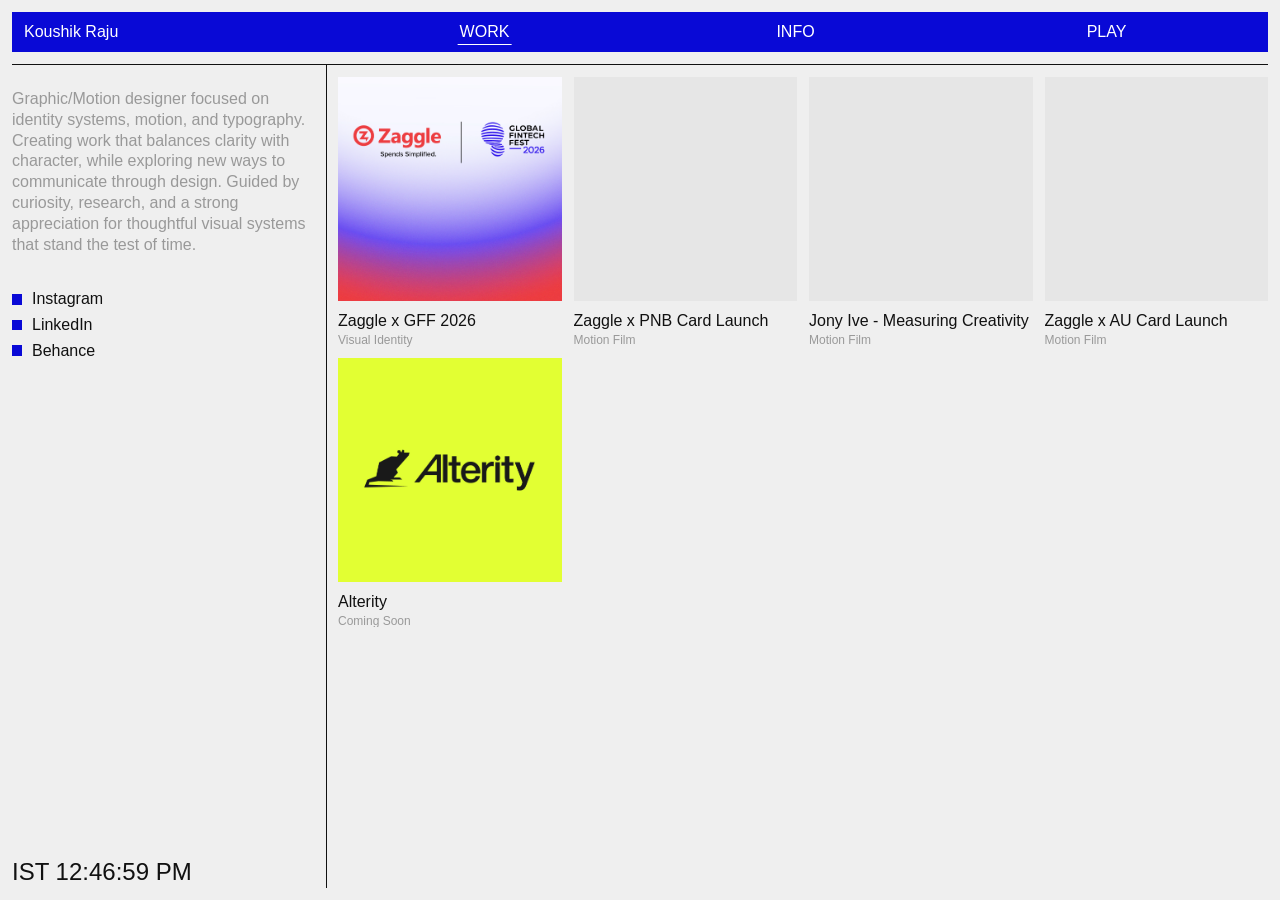
==== commit 081696d3: "Refine project credits and add India time display" ====
--- a/index.html
+++ b/index.html
@@ -9,6 +9,7 @@
     <link rel="icon" type="image/png" href="Favicon/Favicon.png">
 
     <link rel="stylesheet" href="style.css">
+    <script src="clock.js" defer></script>
 </head>
 
 <body class="fixed-layout">
@@ -71,7 +72,7 @@
                         </a>
 
                         <div class="project-info">
-                            <h2><a href="jony-ive.html" class="project-title-link">Jony Ive on Measuring Creativity</a></h2>
+                            <h2><a href="jony-ive.html" class="project-title-link">Jony Ive - Measuring Creativity</a></h2>
                             <p>Motion Film</p>
                         </div>
                     </div>
--- a/style.css
+++ b/style.css
@@ -6,6 +6,11 @@
     margin: 0;
     padding: 0;
     box-sizing: border-box;
+}
+
+::selection {
+    background: var(--color-blue);
+    color: var(--color-header-text);
 }
 
 button,
@@ -38,15 +43,38 @@
     padding: 0.75rem var(--space-sm);
 }
 
+.india-clock {
+    position: fixed;
+    left: var(--space-sm);
+    bottom: var(--space-sm);
+    z-index: 101;
+    padding: 0.25rem 0.4rem 0.25rem 0;
+    background: var(--color-bg);
+    color: var(--color-text);
+    font-size: 1.5rem;
+    line-height: 1;
+    font-variant-numeric: tabular-nums;
+}
+
 /* ========================================
    HEADER
 ======================================== */
 
 .site-top {
     position: sticky;
-    top: 0;
+    top: var(--space-sm);
     z-index: 100;
 
+    background: var(--color-bg);
+}
+
+.site-top::before {
+    content: "";
+    position: absolute;
+    bottom: 100%;
+    left: calc(-1 * var(--space-sm));
+    right: calc(-1 * var(--space-sm));
+    height: var(--space-sm);
     background: var(--color-bg);
 }
 
@@ -356,6 +384,29 @@
     overflow-y: auto;
 }
 
+.project-detail-layout .project-headings p {
+    font-size: 0.85rem;
+    line-height: 1.3;
+    color: var(--color-muted);
+}
+
+.project-detail-layout .project-headings .project-label {
+    color: var(--color-text);
+}
+
+.project-detail-layout .project-headings .project-title {
+    color: var(--color-text);
+}
+
+.project-detail-layout .project-headings a {
+    color: inherit;
+    text-decoration: none;
+}
+
+.project-detail-layout .project-headings a:hover {
+    color: var(--color-blue);
+}
+
 .project-detail-layout .project-media {
     min-width: 0;
     grid-column: 2;
@@ -396,6 +447,10 @@
     color: var(--color-muted);
 }
 
+.project-detail-layout .project-headings h2 {
+    font-size: 0.85rem;
+}
+
 /* ========================================
    PROJECT PAGE / VIDEO
 ======================================== */
@@ -443,6 +498,10 @@
     font-size: var(--fs-section-title);
     line-height: 1;
     font-weight: 400;
+}
+
+.project-detail-layout .section-title {
+    font-size: 2.55rem;
 }
 
 .styleframes-grid {
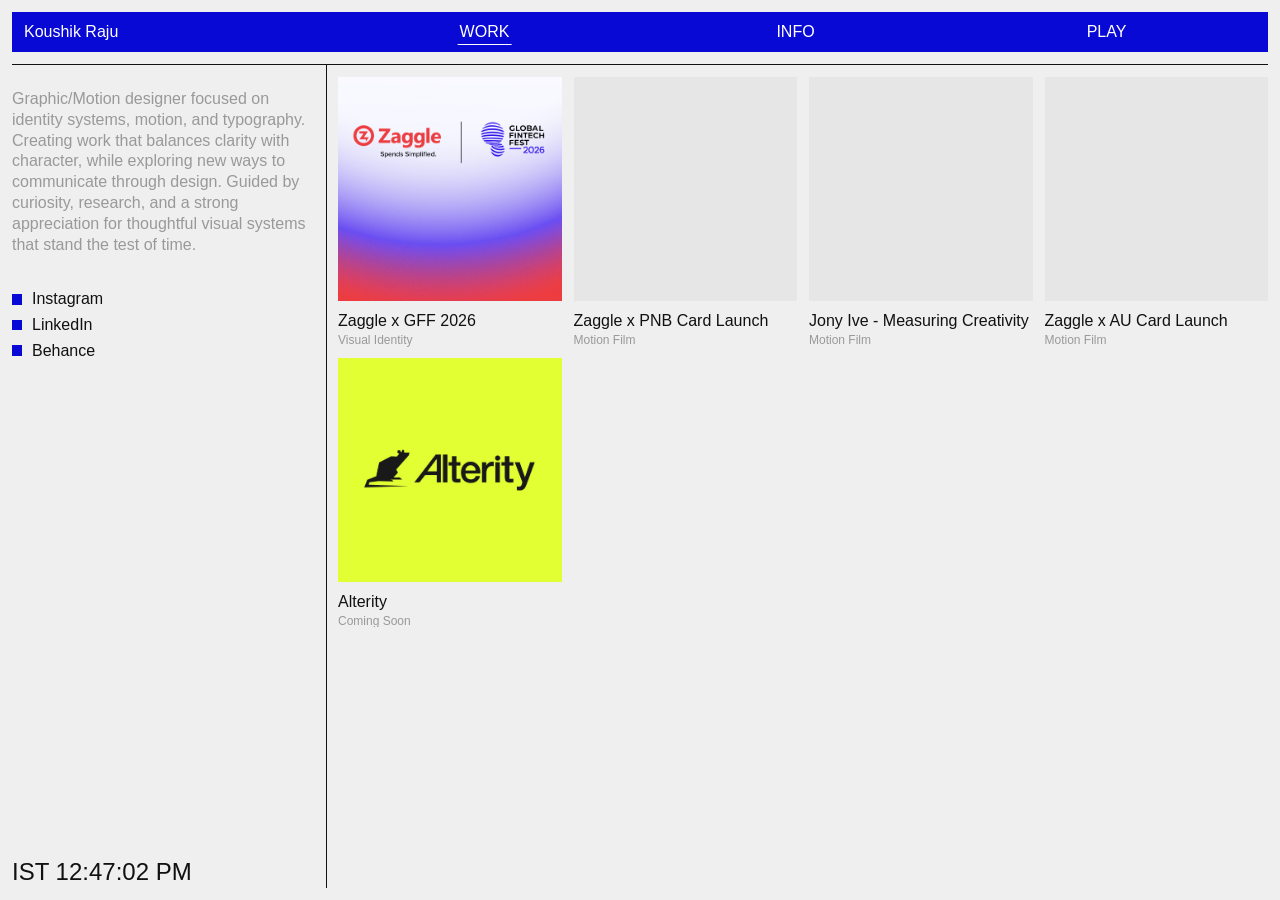
==== commit a4630add: "Update Instagram profile link" ====
--- a/index.html
+++ b/index.html
@@ -37,7 +37,7 @@
                 <aside class="work-about">
                     <p>Graphic/Motion designer focused on identity systems, motion, and typography. Creating work that balances clarity with character, while exploring new ways to communicate through design. Guided by curiosity, research, and a strong appreciation for thoughtful visual systems that stand the test of time.</p>
                     <nav class="work-about-links" aria-label="Social links">
-                        <a href="https://www.instagram.com/koushik_66/" target="_blank" rel="noopener noreferrer">Instagram</a>
+                        <a href="https://www.instagram.com/koushik.work/" target="_blank" rel="noopener noreferrer">Instagram</a>
                         <a href="https://www.linkedin.com/in/koushik-raju-a9a730242/?skipRedirect=true" target="_blank" rel="noopener noreferrer">LinkedIn</a>
                         <a href="https://www.behance.net/koushikraju/projects" target="_blank" rel="noopener noreferrer">Behance</a>
                     </nav>
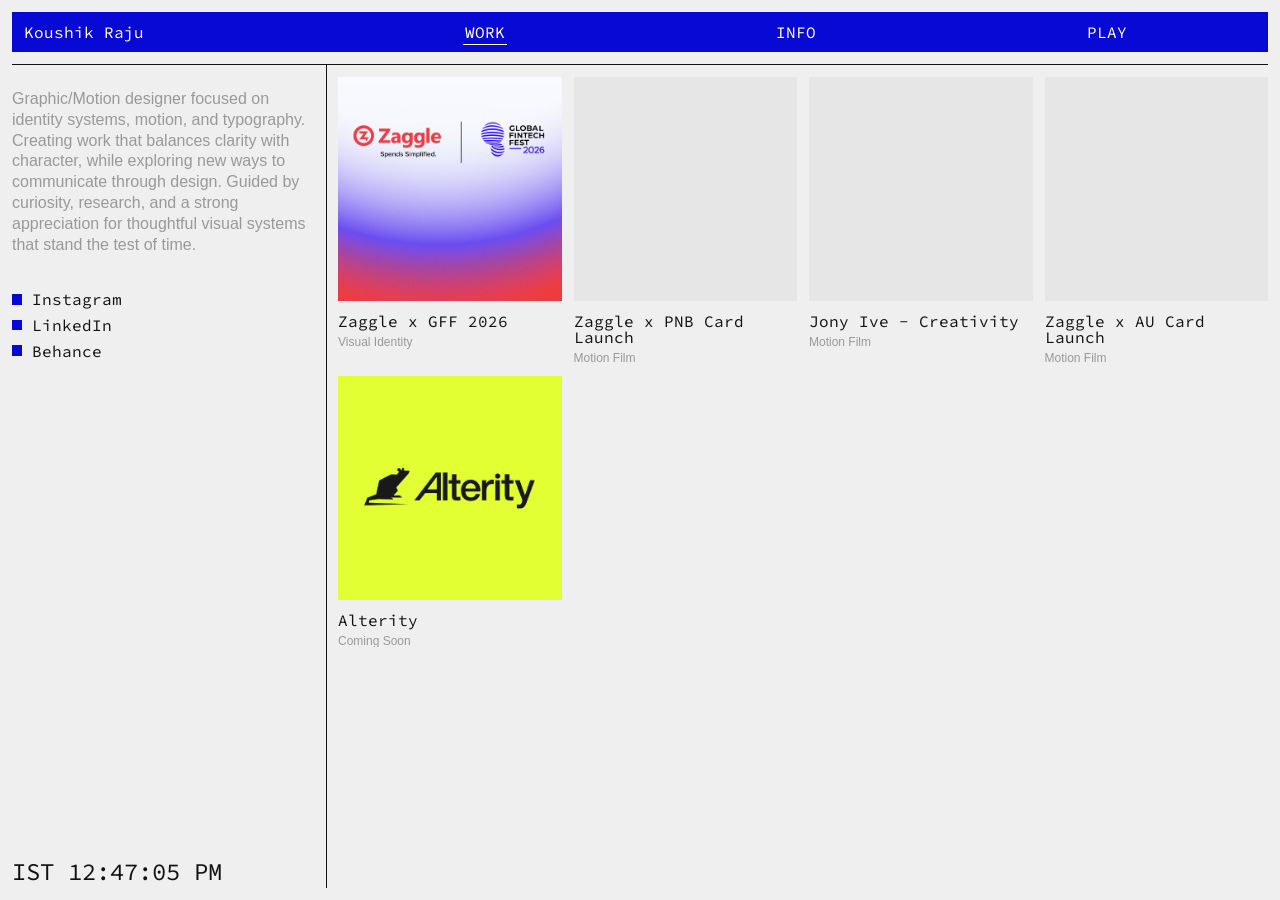
==== commit 7532f0ce: "Refine portfolio typography and project credits" ====
--- a/index.html
+++ b/index.html
@@ -72,7 +72,7 @@
                         </a>
 
                         <div class="project-info">
-                            <h2><a href="jony-ive.html" class="project-title-link">Jony Ive - Measuring Creativity</a></h2>
+                            <h2><a href="jony-ive.html" class="project-title-link">Jony Ive - Creativity</a></h2>
                             <p>Motion Film</p>
                         </div>
                     </div>
--- a/style.css
+++ b/style.css
@@ -1,3 +1,5 @@
+@import url('https://fonts.googleapis.com/css2?family=Google+Sans:wght@400&family=Source+Code+Pro:wght@400&display=swap');
+
 /* ========================================
    RESET
 ======================================== */
@@ -106,6 +108,7 @@
 
     text-decoration: none;
     color: var(--color-header-text);
+    font-family: var(--font-light);
 
     text-align: left;
     width: auto;
@@ -152,6 +155,7 @@
     text-decoration: none;
 
     color: var(--color-header-text);
+    font-family: var(--font-light);
 
     font-size: var(--fs-nav);
     line-height: 1;
@@ -299,6 +303,7 @@
 .project-info p {
     margin-top: 0.35rem;
 
+    font-family: var(--font-secondary);
     font-size: var(--fs-project-category);
     line-height: 1;
     font-weight: var(--fw-project-category);
@@ -306,9 +311,13 @@
 }
 
 .work-about p {
-    font-size: 1rem;
+    font-size: var(--fs-project-title);
     line-height: 1.3;
     margin-top: var(--space-sm);
+}
+
+.project-info p {
+    margin-top: 0.475rem;
 }
 
 .work-about-links {
@@ -324,6 +333,7 @@
     align-items: center;
     gap: 0.6rem;
 
+    font-family: var(--font-main);
     font-size: var(--fs-project-title);
     line-height: 1;
     font-weight: var(--fw-project-title);
@@ -382,20 +392,25 @@
     gap: 2rem;
     max-height: calc(100vh - 8rem);
     overflow-y: auto;
+    font-family: var(--font-secondary);
 }
 
 .project-detail-layout .project-headings p {
-    font-size: 0.85rem;
+    font-size: var(--fs-project-title);
     line-height: 1.3;
     color: var(--color-muted);
 }
 
-.project-detail-layout .project-headings .project-label {
-    color: var(--color-text);
-}
-
+.project-detail-layout .project-headings .project-label,
 .project-detail-layout .project-headings .project-title {
     color: var(--color-text);
+    font-family: var(--font-main);
+    font-size: 1rem;
+}
+
+.project-detail-layout .team-credit .project-label {
+    display: block;
+    margin-bottom: 0.225rem;
 }
 
 .project-detail-layout .project-headings a {
@@ -448,7 +463,7 @@
 }
 
 .project-detail-layout .project-headings h2 {
-    font-size: 0.85rem;
+    font-size: var(--fs-project-title);
 }
 
 /* ========================================
@@ -501,7 +516,8 @@
 }
 
 .project-detail-layout .section-title {
-    font-size: 2.55rem;
+    font-family: var(--font-main);
+    font-size: 1rem;
 }
 
 .styleframes-grid {
@@ -543,6 +559,7 @@
 
 .info-section {
     position: relative;
+    font-family: var(--font-secondary);
 
     display: grid;
     grid-template-columns: calc(25% - var(--space-sm)) 1fr;
@@ -617,12 +634,22 @@
     color: var(--color-muted);
 }
 
+.education-section a {
+    color: inherit;
+    text-decoration: none;
+}
+
+.education-section a:hover {
+    color: var(--color-blue);
+}
+
 /* ========================================
    PLAY PAGE
 ======================================== */
 
 .play-layout {
     position: relative;
+    font-family: var(--font-secondary);
 }
 
 .play-about {
@@ -821,8 +848,10 @@
     --color-header-text: #fff;
 
     /* Fonts */
-    --font-main: "roc-grotesk", "Helvetica Neue", Arial, sans-serif;
-    --font-home: "roc-grotesk", "Helvetica Neue", Arial, sans-serif;
+    --font-main: "Source Code Pro", monospace;
+    --font-home: "Source Code Pro", monospace;
+    --font-light: "Source Code Pro", monospace;
+    --font-secondary: "Google Sans", "Helvetica Neue", Arial, sans-serif;
 
     /* Spacing */
     --space-sm: 0.75rem;
